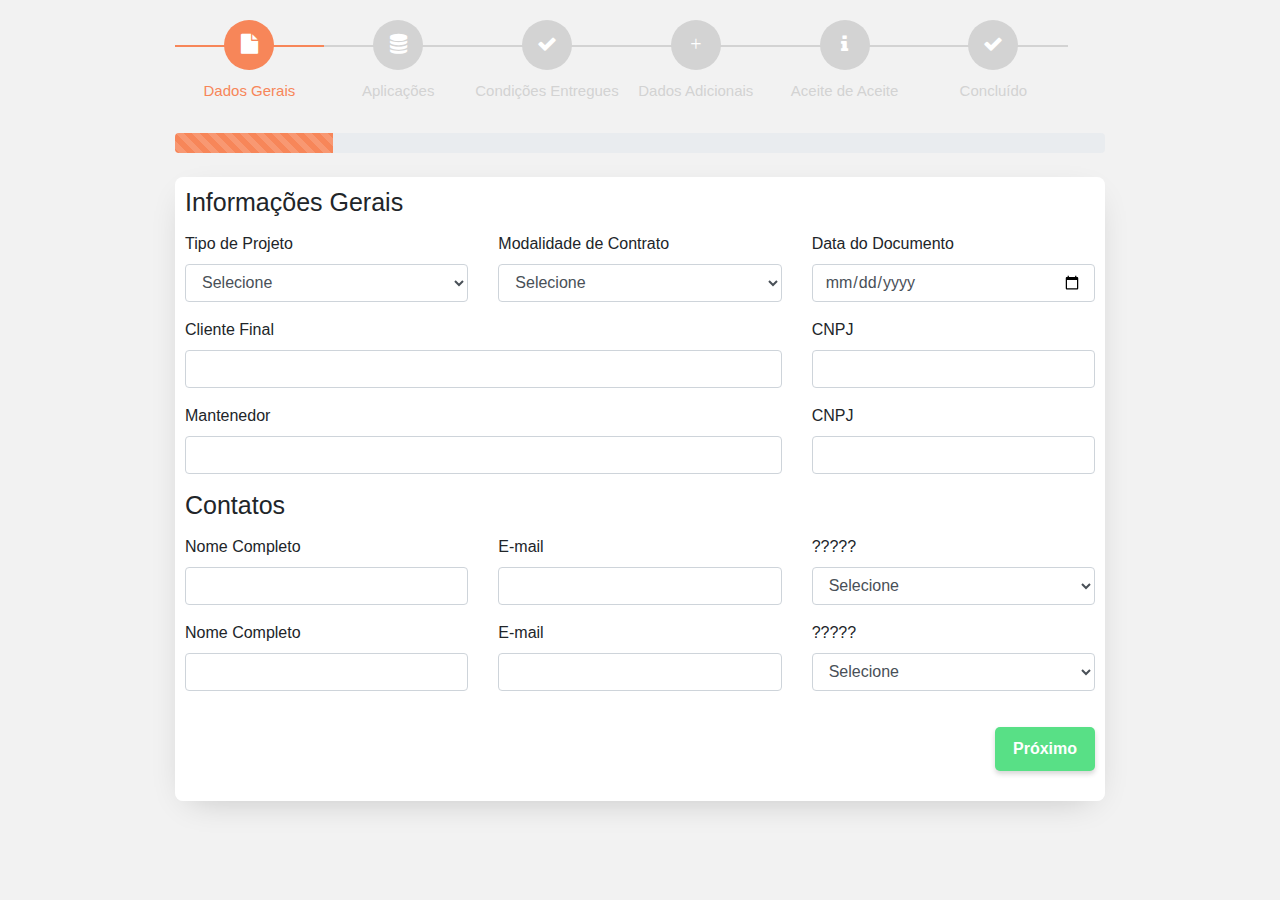
==== index.html @ 42f2f98b "Add files" ====
<!doctype html>
<html>

<head>
    <meta charset='utf-8'>
    <meta name='viewport' content='width=device-width, initial-scale=1'>
    <title>Termo de Encerramento de Projeto - TEP</title>
    <link href='https://stackpath.bootstrapcdn.com/bootstrap/4.3.1/css/bootstrap.min.css' rel='stylesheet'>
    <link href='https://cdnjs.cloudflare.com/ajax/libs/font-awesome/4.0.3/css/font-awesome.css' rel='stylesheet'>
    <script type='text/javascript' src='https://cdnjs.cloudflare.com/ajax/libs/jquery/3.2.1/jquery.min.js'></script>
    <link href="assets\css\tep.css" rel="stylesheet">
</head>

<body className='snippet-body'>
    <div class="container-fluid">
        <div class="row justify-content-center">
            <div class="col-11 col-md-9">
                <div class="">
                    <form id="msform">
                        <!-- progressbar -->
                        <ul id="progressbar">
                            <li class="active" id="dadosGerais"><strong>Dados Gerais</strong></li>
                            <li id="aplicacoes"><strong>Aplicações</strong></li>
                            <li id="condicoesEntrega"><strong>Condições Entregues</strong></li>
                            <li id="dadosAdicionais"><strong>Dados Adicionais</strong></li>
                            <li id="termosAceite"><strong>Aceite de Aceite</strong></li>
                            <li id="confirmacao"><strong>Concluído</strong></li>
                        </ul>
                        <div class="progress">
                            <div class="progress-bar progress-bar-striped progress-bar-animated" role="progressbar"
                                aria-valuemin="0" aria-valuemax="100"></div>
                        </div>
                        <br>
                        <!-- fieldsets -->
                        <fieldset>
                            <div class="form-card">
                                <div class="row">
                                    <div class="col-7">
                                        <h2 class="fs-title">Informações Gerais</h2>
                                    </div>
                                </div>
                                <div class="row">
                                    <div class="col-md-4">
                                        <div class="form-group">
                                            <label for="projeto">Tipo de Projeto</label><br>
                                            <select name="projeto" class="form-control form-checklist" required>
                                                <option value="">Selecione</option>
                                                <option value="s">Instalação</option>
                                                <option value="n">Reinstalação</option>
                                                <option value="n">Migração de Banco de Dados</option>
                                            </select>
                                        </div>
                                    </div>
                                    <div class="col-md-4">
                                        <div class="form-group">
                                            <label for="contrato">Modalidade de Contrato</label><br>
                                            <select name="modalidade" class="form-control form-checklist" required>
                                                <option value="">Selecione</option>
                                                <option value="Basico">Básico</option>
                                                <option value="Monitoramento">Monitoramento</option>
                                                <option value="Coorporativo">Coorporativo</option>
                                            </select>
                                        </div>
                                    </div>
                                    <div class="col-md-4">
                                        <div class="form-group">
                                            <label for="dtDocumento">Data do Documento</label><br>
                                            <input id="" name="dtDocumento" type="date"
                                                class="form-control form-checklist" required>
                                        </div>
                                    </div>
                                </div>
                                <div class="row">
                                    <div class="col-md-8">
                                        <div class="form-group">
                                            <label for="cliente">Cliente Final</label><br>
                                            <input id="" name="cliente" type="text" class="form-control form-checklist"
                                                required>
                                        </div>
                                    </div>
                                    <div class="col-md-4">
                                        <div class="form-group">
                                            <label for="cnpjCliente">CNPJ</label><br>
                                            <input id="" name="cnpjCliente" type="text"
                                                class="form-control form-checklist" required>
                                        </div>
                                    </div>
                                </div>
                                <div class="row">
                                    <div class="col-md-8">
                                        <div class="form-group">
                                            <label for="mantenedor">Mantenedor</label><br>
                                            <input id="" name="mantenedor" type="text"
                                                class="form-control form-checklist" required>
                                        </div>
                                    </div>

                                    <div class="col-md-4">
                                        <div class="form-group">
                                            <label for="cnpjMantenedor">CNPJ</label><br>
                                            <input id="" name="cnpjMantenedor" type="text"
                                                class="form-control form-checklist" required>
                                        </div>
                                    </div>
                                </div>
                                <div class="row">
                                    <div class="col-7">
                                        <h2 class="fs-title">Contatos</h2>
                                    </div>
                                </div>
                                <div class="row">
                                    <div class="col-md-4">
                                        <div class="form-group">
                                            <label for="contato_1">Nome Completo</label><br>
                                            <input id="" name="contato_1" type="text"
                                                class="form-control form-checklist" required>
                                        </div>
                                    </div>
                                    <div class="col-md-4">
                                        <div class="form-group">
                                            <label for="email_1">E-mail</label><br>
                                            <input id="" name="email_1" type="text" class="form-control form-checklist"
                                                required>
                                        </div>
                                    </div>
                                    <div class="col-md-4">
                                        <div class="form-group">
                                            <label for="">?????</label><br>
                                            <select name="" class="form-control form-checklist" required>
                                                <option value="">Selecione</option>
                                                <option value="Cliente">Cliente Final</option>
                                                <option value="Mantenedor">Mantenedor</option>
                                            </select>
                                        </div>
                                    </div>
                                </div>
                                <div class="row">
                                    <div class="col-md-4">
                                        <div class="form-group">
                                            <label for="contato_2">Nome Completo</label><br>
                                            <input id="" name="contato_2" type="text"
                                                class="form-control form-checklist" required>
                                        </div>
                                    </div>
                                    <div class="col-md-4">
                                        <div class="form-group">
                                            <label for="email_2">E-mail</label><br>
                                            <input id="" name="email_2" type="text" class="form-control form-checklist"
                                                required>
                                        </div>
                                    </div>
                                    <div class="col-md-4">
                                        <div class="form-group">
                                            <label for="">?????</label><br>
                                            <select name="" class="form-control form-checklist" required>
                                                <option value="">Selecione</option>
                                                <option value="Cliente">Cliente Final</option>
                                                <option value="Mantenedor">Mantenedor</option>
                                            </select>
                                        </div>
                                    </div>
                                </div>
                            </div>
                            <input type="button" name="next" class="next action-button" value="Próximo" />
                        </fieldset>
                        <fieldset>
                            <div class="form-card">
                                <div class="row">
                                    <div class="col-7">
                                        <h2 class="fs-title">Aplicações</h2>
                                    </div>
                                </div>
                                <div class="row">
                                    <div class="col-md-6">
                                        <div class="form-group">
                                            <label for="dtInstalacao">Data da Instalação</label><br>
                                            <input id="" name="dtInstalacao" type="date"
                                                class="form-control form-checklist" required>
                                        </div>
                                    </div>
                                    <div class="col-md-3">
                                        <div class="form-group">
                                            <div class="form-group">
                                                <label for="versaoDesktop">Versão Desktop</label><br>
                                                <input id="" name="versaoDesktop" type="text"
                                                    class="form-control form-checklist" required>
                                            </div>
                                        </div>
                                    </div>
                                    <div class="col-md-3">
                                        <div class="form-group">
                                            <div class="form-group">
                                                <label for="versaoWeb">Versão Web</label><br>
                                                <input id="" name="versaoWeb" type="text"
                                                    class="form-control form-checklist" required>
                                            </div>
                                        </div>
                                    </div>
                                </div>
                                <div class="row">
                                    <div class="col-md-6">
                                        <div class="form-group">
                                            <label for="softwareTarifacao">Software de Tarifação</label><br>
                                            <select name="softwareTarifacao" class="form-control form-checklist"
                                                required>
                                                <option value="">Selecione</option>
                                                <option value="Monitor">SOMA Monitor</option>
                                                <option value="Processador">SOMA Processador</option>
                                            </select>
                                        </div>
                                    </div>
                                    <div class="col-md-3">
                                        <div class="form-group">
                                            <label for="versaoTarifacao">Versão</label><br>
                                            <input id="" name="versaoTarifacao" type="text"
                                                class="form-control form-checklist" required>
                                        </div>
                                    </div>
                                    <div class="col-md-3">
                                        <div class="form-group">
                                            <label for="estrutura">Estrutura</label><br>
                                            <select name="estrutura" class="form-control form-checklist" required>
                                                <option value="">Selecione</option>
                                                <option value="32">x32</option>
                                                <option value="64">x64</option>
                                            </select>
                                        </div>
                                    </div>
                                </div>
                                <div class="row">
                                    <div class="col-md-6">
                                        <div class="form-group">
                                            <label for="coletaFTP">Coleta FTP</label><br>
                                            <select name="coletaFTP" class="form-control form-checklist" required>
                                                <option value="">Selecione</option>
                                                <option value="NA">N/A</option>
                                                <option value="Manager">SOMA Manager</option>
                                                <option value="Processador">SOMA Processador</option>
                                                <option value="ServiceCloud">Service Cloud</option>
                                            </select>
                                        </div>
                                    </div>
                                    <div class="col-md-3">
                                        <div class="form-group">
                                            <label for="versaoFTP">Versão</label><br>
                                            <input id="" name="versaoFTP" type="text"
                                                class="form-control form-checklist" required>
                                        </div>
                                    </div>
                                    <div class="col-md-3">
                                        <div class="form-group">
                                            <label for="relAutomatico">Relatório Automático</label><br>
                                            <select name="relAutomatico" class="form-control form-checklist" required>
                                                <option value="">Selecione</option>
                                                <option value="Sim">Sim</option>
                                                <option value="Nao">Não</option>
                                            </select>
                                        </div>
                                    </div>
                                </div>
                                <div class="row">
                                    <div class="col-md-3">
                                        <div class="form-group">
                                            <label for="appTerceiros">Aplicações de Terceiros</label><br>
                                            <select name="appTerceiros" class="form-control form-checklist" required>
                                                <option value="">Selecione</option>
                                                <option value="ODBC">MYSQL ODBC</option>
                                                <option value="Driver">OHL Driver</option>
                                            </select>
                                        </div>
                                    </div>
                                    <div class="col-md-3">
                                        <div class="form-group">
                                            <label for="versaoAppTerceiros">Versão</label><br>
                                            <input id="" name="versaoAppTerceiros" type="text"
                                                class="form-control form-checklist" required>
                                        </div>
                                    </div>
                                    <div class="col-md-6">
                                        <div class="form-group">
                                            <label for="rotinas">Rotinas Específicas</label><br>
                                            <div class="form-check form-check-inline">
                                                <input class="form-check-input" type="checkbox" id=""
                                                    value="agendadorTarefas">
                                                <label class="form-check-label" for="agendadorTarefas">Agendador de
                                                    Tarefas</label>
                                            </div>
                                            <div class="form-check form-check-inline">
                                                <input class="form-check-input" type="checkbox" id="" value="scriptsBD">
                                                <label class="form-check-label" for="scriptsBD">Scripts de Banco de
                                                    Dados</label>
                                            </div>
                                            <div class="form-check form-check-inline">
                                                <input class="form-check-input" type="checkbox" id=""
                                                    value="scriptsBAT">
                                                <label class="form-check-label" for="scriptsBAT">.BAT</label>
                                            </div>
                                        </div>
                                    </div>
                                </div>
                                <div class="row">
                                    <div class="col-md-12">
                                        <div class="form-group">
                                            <label for="dadosAdicionais">Dados Adicionais</label>
                                            <textarea class="form-control" id="" rows="3"></textarea>
                                        </div>
                                    </div>
                                </div>
                            </div>
                            <input type="button" name="next" class="next action-button" value="Próximo" />
                            <input type="button" name="previous" class="previous action-button-previous"
                                value="Anterior" />
                        </fieldset>
                        <fieldset>
                            <div class="form-card">
                                <div class="row">
                                    <div class="col-7">
                                        <h2 class="fs-title">Condições Entregue</h2>
                                    </div>
                                </div>
                                <div class="row">
                                    <div class="col-md-3">
                                        <div class="form-group">
                                            <label for="tipoComunicacao">Tipo de Comunicação</label><br>
                                            <select name="tipoComunicacao" class="form-control form-checklist" required>
                                                <option value="">Selecione</option>
                                                <option value="FTP">FTP</option>
                                                <option value="Serial">PORTA SERIAL</option>
                                                <option value="TCP_IP">TCP/IP</option>
                                                <option value="TCP_Server">TCP/Server</option>
                                                <option value="XML">XML</option>
                                            </select>
                                        </div>
                                    </div>
                                    <div class="col-md-3">
                                        <div class="form-group">
                                            <label for="database">Banco de Dados</label><br>
                                            <select name="database" class="form-control form-checklist" required>
                                                <option value="">Selecione</option>
                                                <option value="PostgreSQL">PostgreSQL 14</option>
                                                <option value="Firebird">Firebird 2.5</option>
                                                <option value="Oracle">Oracle</option>
                                            </select>
                                        </div>
                                    </div>
                                    <div class="col-md-3">
                                        <div class="form-group">
                                            <label for="qtdRamal">Quantidade de Ramais</label><br>
                                            <input id="" name="qtdRamal" type="text" class="form-control form-checklist"
                                                required>
                                        </div>
                                    </div>
                                    <div class="col-md-3">
                                        <div class="form-group">
                                            <label for="fluxoLigacao">Fluxo de Ligação Mensal</label><br>
                                            <input id="" name="fluxoLigacao" type="text"
                                                class="form-control form-checklist" required>
                                        </div>
                                    </div>
                                </div>
                                <div class="row">
                                    <div class="col-md-6">
                                        <div class="form-group">
                                            <label for="dadosComunicacao">Dados de Comunicação com a Central</label>
                                            <textarea class="form-control" id="" rows="3"></textarea>
                                        </div>
                                    </div>
                                    <div class="col-md-6">
                                        <div class="form-group">
                                            <label for="dadosCadastrais">Dados Importados/Cadastros</label>
                                            <textarea class="form-control" id="" rows="3"></textarea>
                                        </div>
                                    </div>
                                </div>
                                <div class="row">
                                    <div class="col-8">
                                        <label for="especificacoesServidor">Especificações do Servidor</label><br>
                                        <input type="file" id="" name="especificacoesServidor" multiple><br><br>
                                    </div>
                                </div>
                                <div class="row">
                                    <div class="col-7">
                                        <h2 class="fs-title">Rotina de Backup</h2>
                                    </div>
                                </div>
                                <div class="row">
                                    <div class="col-md-6">
                                        <div class="form-group">
                                            <label for="localArmazenamento">Local de Armazenamento</label><br>
                                            <input id="" name="localArmazenamento" type="text"
                                                class="form-control form-checklist" required>
                                        </div>
                                    </div>
                                    <div class="col-md-3">
                                        <div class="form-group">
                                            <label for="horarioAgendamento">Horário de Agendamento</label><br>
                                            <input id="" name="horarioAgendamento" type="time"
                                                class="form-control form-checklist" required>
                                        </div>
                                    </div>
                                    <div class="col-md-3">
                                        <div class="form-group">
                                            <label for="aplicacaoBackup">Aplicação Responsável</label><br>
                                            <select name="aplicacaoBackup" class="form-control form-checklist" required>
                                                <option value="">Selecione</option>
                                                <option value="Agendador">Agendador de Tarefas</option>
                                                <option value="Cobian">Cobian Backup</option>
                                            </select>
                                        </div>
                                    </div>
                                </div>
                            </div>
                            <input type="button" name="next" class="next action-button" value="Próximo" />
                            <input type="button" name="previous" class="previous action-button-previous"
                                value="Anterior" />
                        </fieldset>

                        <fieldset>
                            <div class="form-card">
                                <div class="row">
                                    <div class="col-7">
                                        <h2 class="fs-title">Dados Adicionais</h2>
                                    </div>
                                </div>
                                <div class="row">
                                    <div class="col-6">
                                        <label for="layoutSaida">Layout de Saída</label><br>
                                        <input type="file" id="" name="layoutSaida" multiple><br><br>
                                    </div>
                                    <div class="col-6">
                                        <label for="layoutEntrada">Layout de Entrada</label><br>
                                        <input type="file" id="" name="layoutEntrada" multiple><br><br>
                                    </div>
                                </div>
                                <div class="row">
                                    <div class="col-md-12">
                                        <div class="form-group">
                                            <label for="descricaoEstrutura">Descrição da Estrutura Implantada</label>
                                            <textarea class="form-control" id="descricaoEstrutura" rows="3"></textarea>
                                        </div>
                                    </div>
                                </div>
                                <div class="row">
                                    <div class="col-md-12">
                                        <div class="form-group">
                                            <label for="responsabilidadeCliente">Obrigações e Responsabilidades do
                                                Cliente</label>
                                            <textarea class="form-control" id="responsabilidadeCliente"
                                                rows="3"></textarea>
                                        </div>
                                    </div>
                                </div>
                                <div class="row">
                                    <div class="col-7">
                                        <h2 class="fs-title">Treinamento</h2>
                                    </div>
                                </div>
                                <div class="row">
                                    <div class="col-md-4">
                                        <div class="form-group">
                                            <label for="dtTreinamento">Data</label><br>
                                            <input id="" name="dtTreinamento" type="date"
                                                class="form-control form-checklist" required>
                                        </div>
                                    </div>
                                    <div class="col-md-8">
                                        <div class="form-group">
                                            <label for="aplicacoesTreinamento">Aplicações</label><br>
                                            <div class="form-check form-check-inline">
                                                <input class="form-check-input" type="checkbox" id=""
                                                    value="somaDesktop">
                                                <label class="form-check-label" for="somaDesktop">SOMA Tarifador
                                                    Desktop</label>
                                            </div>
                                            <div class="form-check form-check-inline">
                                                <input class="form-check-input" type="checkbox" id="" value="somaWeb">
                                                <label class="form-check-label" for="somaWeb">SOMA Tarifador Web</label>
                                            </div>
                                            <div class="form-check form-check-inline">
                                                <input class="form-check-input" type="checkbox" id=""
                                                    value="somaManager">
                                                <label class="form-check-label" for="somaManager">SOMA Manager</label>
                                            </div>
                                        </div>
                                    </div>
                                </div>
                                <div class="row">
                                    <div class="col-md-12">
                                        <div class="form-group">
                                            <label for="obsTreinamento">Observações</label>
                                            <textarea class="form-control" id="obsTreinamento" rows="3"></textarea>
                                        </div>
                                    </div>
                                </div>
                            </div>
                            <input type="button" name="next" class="next action-button" value="Próximo" />
                            <input type="button" name="previous" class="previous action-button-previous"
                                value="Anterior" />
                        </fieldset>

                        <fieldset>
                            <div class="form-card">
                                <div class="row">
                                    <div class="col-7">
                                        <h2 class="fs-title">Responsabilidade sobre o Backup</h2>
                                    </div>
                                </div>
                                <div class="row">
                                    <div class="col-12">
                                        <p>1 - É de inteira responsabilidade do CLIENTE e/ou MANTENEDOR realizar,
                                            ajustar, acompanhar e manter o backup do SOMA Tarifador em dia, bem como
                                            realizar o backup antes de efetuar qualquer tipo de manutenção no sistema ou
                                            no dispositivo onde o mesmo está instalado;
                                            <br><br>2 - A SOMA Soluções não realiza e não armazena, em hipótese alguma,
                                            qualquer tipo de backup em sua estrutura, salvo se houver contrato
                                            específico para esta finalidade formalizado entre as partes. Se houver
                                            necessidade de armazenar o backup dos dados por algum período na estrutura
                                            da SOMA Soluções, o cliente será notificado e deverá autorizar formalmente,
                                            de acordo com os termosAceite da LGPD.
                                            <br><br>3 – A SOMA Soluções não tem responsabilidade pelo uso de softwares
                                            de terceiros, mesmo que estes tenham algum relacionamento com o SOMA
                                            Tarifador, tais como: softwares para gestão de backup, conexões remotas
                                            dentre outros.
                                        </p>
                                    </div>
                                </div>
                                <div class="row">
                                    <div class="col-7">
                                        <h2 class="fs-title">Termo de Aceite</h2>
                                    </div>
                                </div>
                                <div class="row">
                                    <div class="col-12">
                                        <p>Considerando as informações acima, as partes concordam que o projeto foi
                                            concluído com sucesso. Qualquer nova ocorrência, dúvida ou necessidade de
                                            alteração dúvida ou
                                            necessidade de alteração deverá ser comunicada à equipe de atendimento da
                                            SOMA Soluções, por qualquer dos canais abaixo:<br><br>

                                            E-mail: suportetarifador@somasolucoes.com<br>
                                            Telefone: (19) 3547-2050<br>
                                            WhatsApp: (19) 99601-7383<br>
                                        </p>
                                    </div>
                                </div>
                            </div>

                            <input type="button" name="next" class="next action-button" value="Cadastrar" />
                            <input type="button" name="previous" class="previous action-button-previous"
                                value="Anterior" />
                        </fieldset>


                        <fieldset>
                            <div class="form-card">
                                <h2 class="text-center"><strong>TEP cadastrado com sucesso!</strong></h2>
                                <br>
                                <div class="row justify-content-center">
                                    <div class="col-3">
                                        <img src="assets\img\tep-envio.png" class="fit-image">
                                    </div>
                                </div>
                                <br>
                                <div class="row justify-content-center">
                                    <div class="col-7 text-center">
                                        <h5 class="text-center">Deseja enviar a documentação por e-mail?</h5>
                                        <input type="button" name="next" class="btn-enviar" value="Enviar agora" />
                                        <input type="button" name="next" class="btn-sair" value="Sair" />
                                    </div>
                                </div>
                            </div>
                        </fieldset>

                    </form>
                </div>
            </div>
        </div>
    </div>

    <script type='text/javascript'
        src='https://stackpath.bootstrapcdn.com/bootstrap/4.3.1/js/bootstrap.bundle.min.js'></script>
    <script type='text/javascript' src='assets\js\tep.js'></script>

</body>

</html>
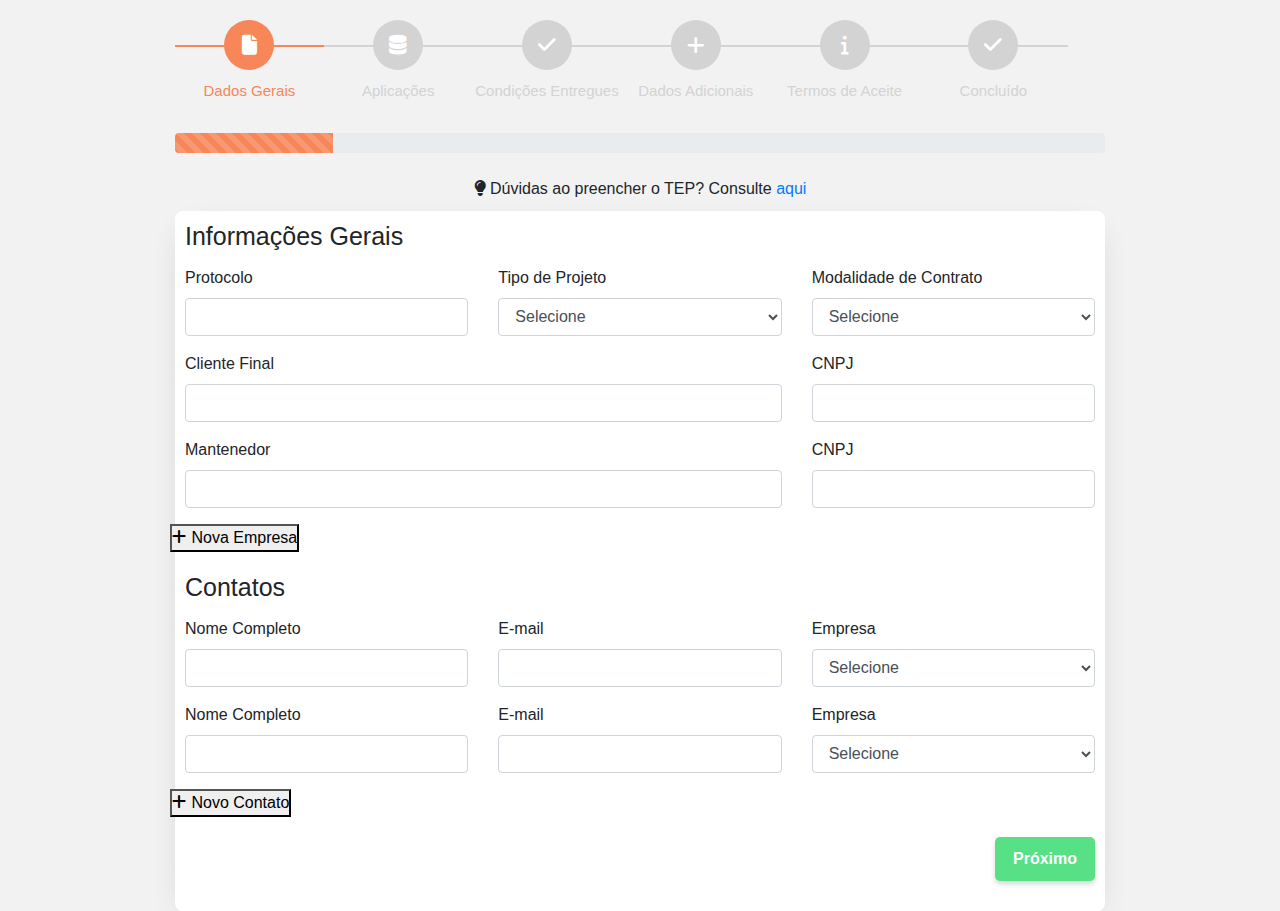
==== commit 9039ffaf: "Update index.html" ====
--- a/index.html
+++ b/index.html
@@ -6,9 +6,10 @@
     <meta name='viewport' content='width=device-width, initial-scale=1'>
     <title>Termo de Encerramento de Projeto - TEP</title>
     <link href='https://stackpath.bootstrapcdn.com/bootstrap/4.3.1/css/bootstrap.min.css' rel='stylesheet'>
-    <link href='https://cdnjs.cloudflare.com/ajax/libs/font-awesome/4.0.3/css/font-awesome.css' rel='stylesheet'>
+    <link href='https://cdnjs.cloudflare.com/ajax/libs/font-awesome/6.2.0/css/all.min.css' rel='stylesheet'>
     <script type='text/javascript' src='https://cdnjs.cloudflare.com/ajax/libs/jquery/3.2.1/jquery.min.js'></script>
     <link href="assets\css\tep.css" rel="stylesheet">
+
 </head>
 
 <body className='snippet-body'>
@@ -23,7 +24,7 @@
                             <li id="aplicacoes"><strong>Aplicações</strong></li>
                             <li id="condicoesEntrega"><strong>Condições Entregues</strong></li>
                             <li id="dadosAdicionais"><strong>Dados Adicionais</strong></li>
-                            <li id="termosAceite"><strong>Aceite de Aceite</strong></li>
+                            <li id="termosAceite"><strong>Termos de Aceite</strong></li>
                             <li id="confirmacao"><strong>Concluído</strong></li>
                         </ul>
                         <div class="progress">
@@ -31,6 +32,12 @@
                                 aria-valuemin="0" aria-valuemax="100"></div>
                         </div>
                         <br>
+                        <div class="row" style="margin-bottom:10px;">
+                            <div class="col-12">
+                                <i class="fa-solid fa-lightbulb"></i> Dúvidas ao preencher o TEP? Consulte <a
+                                    href="ajuda.html" target=" _blank">aqui</a>
+                            </div>
+                        </div>
                         <!-- fieldsets -->
                         <fieldset>
                             <div class="form-card">
@@ -42,12 +49,20 @@
                                 <div class="row">
                                     <div class="col-md-4">
                                         <div class="form-group">
+                                            <label for="protocolo">Protocolo</label><br>
+                                            <input id="" name="nrProtocolo" type="text"
+                                                class="form-control form-checklist" required>
+                                        </div>
+                                    </div>
+                                    <div class="col-md-4">
+                                        <div class="form-group">
                                             <label for="projeto">Tipo de Projeto</label><br>
                                             <select name="projeto" class="form-control form-checklist" required>
                                                 <option value="">Selecione</option>
-                                                <option value="s">Instalação</option>
-                                                <option value="n">Reinstalação</option>
-                                                <option value="n">Migração de Banco de Dados</option>
+                                                <option value="Implantacao">Implantação</option>
+                                                <option value="Reinstalacao">Reinstalação</option>
+                                                <option value="Migracao">Migração de Banco de Dados/Servidor</option>
+                                                <option value="Suporte">Suporte Básico</option>
                                             </select>
                                         </div>
                                     </div>
@@ -59,14 +74,8 @@
                                                 <option value="Basico">Básico</option>
                                                 <option value="Monitoramento">Monitoramento</option>
                                                 <option value="Coorporativo">Coorporativo</option>
-                                            </select>
-                                        </div>
-                                    </div>
-                                    <div class="col-md-4">
-                                        <div class="form-group">
-                                            <label for="dtDocumento">Data do Documento</label><br>
-                                            <input id="" name="dtDocumento" type="date"
-                                                class="form-control form-checklist" required>
+                                                <option value="SemContrato">Sem Contrato</option>
+                                            </select>
                                         </div>
                                     </div>
                                 </div>
@@ -91,7 +100,7 @@
                                         <div class="form-group">
                                             <label for="mantenedor">Mantenedor</label><br>
                                             <input id="" name="mantenedor" type="text"
-                                                class="form-control form-checklist" required>
+                                                class="form-control form-checklist">
                                         </div>
                                     </div>
 
@@ -99,11 +108,14 @@
                                         <div class="form-group">
                                             <label for="cnpjMantenedor">CNPJ</label><br>
                                             <input id="" name="cnpjMantenedor" type="text"
-                                                class="form-control form-checklist" required>
-                                        </div>
-                                    </div>
-                                </div>
-                                <div class="row">
+                                                class="form-control form-checklist">
+                                        </div>
+                                    </div>
+                                    <button class="add-btn">
+                                        <i class="fa fa-plus"></i> Nova Empresa
+                                    </button>
+                                </div>
+                                <div class="row" style="margin-top:20px">
                                     <div class="col-7">
                                         <h2 class="fs-title">Contatos</h2>
                                     </div>
@@ -125,11 +137,12 @@
                                     </div>
                                     <div class="col-md-4">
                                         <div class="form-group">
-                                            <label for="">?????</label><br>
+                                            <label for="">Empresa</label><br>
                                             <select name="" class="form-control form-checklist" required>
                                                 <option value="">Selecione</option>
                                                 <option value="Cliente">Cliente Final</option>
                                                 <option value="Mantenedor">Mantenedor</option>
+                                                <option value="Mantenedor">Outros</option>
                                             </select>
                                         </div>
                                     </div>
@@ -151,14 +164,18 @@
                                     </div>
                                     <div class="col-md-4">
                                         <div class="form-group">
-                                            <label for="">?????</label><br>
+                                            <label for="">Empresa</label><br>
                                             <select name="" class="form-control form-checklist" required>
                                                 <option value="">Selecione</option>
                                                 <option value="Cliente">Cliente Final</option>
                                                 <option value="Mantenedor">Mantenedor</option>
-                                            </select>
-                                        </div>
-                                    </div>
+                                                <option value="Mantenedor">Outros</option>
+                                            </select>
+                                        </div>
+                                    </div>
+                                    <button class="add-btn">
+                                        <i class="fa fa-plus"></i> Novo Contato
+                                    </button>
                                 </div>
                             </div>
                             <input type="button" name="next" class="next action-button" value="Próximo" />
@@ -173,7 +190,7 @@
                                 <div class="row">
                                     <div class="col-md-6">
                                         <div class="form-group">
-                                            <label for="dtInstalacao">Data da Instalação</label><br>
+                                            <label for="dtInstalacao">Data de Inicio do Projeto</label><br>
                                             <input id="" name="dtInstalacao" type="date"
                                                 class="form-control form-checklist" required>
                                         </div>
@@ -415,7 +432,7 @@
                                 value="Anterior" />
                         </fieldset>
 
-                        <fieldset>
+                        <fieldset id="dadosAdicionais">
                             <div class="form-card">
                                 <div class="row">
                                     <div class="col-7">
@@ -516,7 +533,7 @@
                                             específico para esta finalidade formalizado entre as partes. Se houver
                                             necessidade de armazenar o backup dos dados por algum período na estrutura
                                             da SOMA Soluções, o cliente será notificado e deverá autorizar formalmente,
-                                            de acordo com os termosAceite da LGPD.
+                                            de acordo com os termos de aceite da LGPD.
                                             <br><br>3 – A SOMA Soluções não tem responsabilidade pelo uso de softwares
                                             de terceiros, mesmo que estes tenham algum relacionamento com o SOMA
                                             Tarifador, tais como: softwares para gestão de backup, conexões remotas
@@ -583,4 +600,4 @@
 
 </body>
 
-</html>+</html>
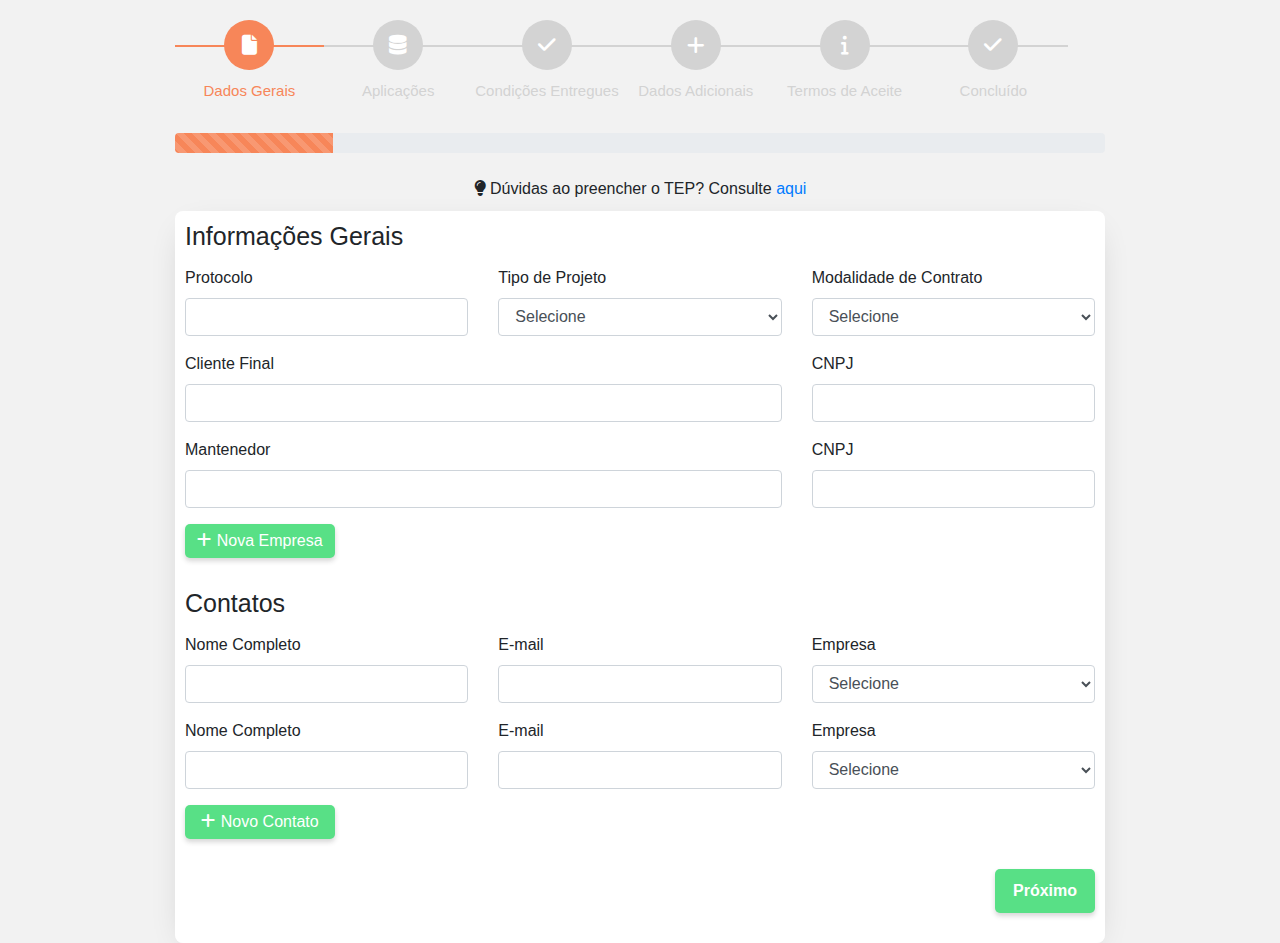
==== commit 3ae9318a: "Update index.html" ====
--- a/index.html
+++ b/index.html
@@ -35,7 +35,7 @@
                         <div class="row" style="margin-bottom:10px;">
                             <div class="col-12">
                                 <i class="fa-solid fa-lightbulb"></i> Dúvidas ao preencher o TEP? Consulte <a
-                                    href="ajuda.html" target=" _blank">aqui</a>
+                                    href="ajuda.html" target="_blank" class="info">aqui</a>
                             </div>
                         </div>
                         <!-- fieldsets -->
@@ -475,7 +475,7 @@
                                 <div class="row">
                                     <div class="col-md-4">
                                         <div class="form-group">
-                                            <label for="dtTreinamento">Data</label><br>
+                                            <label for="dtTreinamento">Data do Treinamento</label><br>
                                             <input id="" name="dtTreinamento" type="date"
                                                 class="form-control form-checklist" required>
                                         </div>
@@ -525,18 +525,29 @@
                                 <div class="row">
                                     <div class="col-12">
                                         <p>1 - É de inteira responsabilidade do CLIENTE e/ou MANTENEDOR realizar,
-                                            ajustar, acompanhar e manter o backup do SOMA Tarifador em dia, bem como
-                                            realizar o backup antes de efetuar qualquer tipo de manutenção no sistema ou
-                                            no dispositivo onde o mesmo está instalado;
-                                            <br><br>2 - A SOMA Soluções não realiza e não armazena, em hipótese alguma,
-                                            qualquer tipo de backup em sua estrutura, salvo se houver contrato
-                                            específico para esta finalidade formalizado entre as partes. Se houver
-                                            necessidade de armazenar o backup dos dados por algum período na estrutura
-                                            da SOMA Soluções, o cliente será notificado e deverá autorizar formalmente,
-                                            de acordo com os termos de aceite da LGPD.
+                                            ajustar,
+                                            acompanhar e manter o backup do SOMA Tarifador em dia, bem como realizar o
+                                            backup
+                                            antes de efetuar qualquer tipo de manutenção no sistema ou no dispositivo
+                                            onde o
+                                            mesmo está instalado;
+                                            <br><br>2 - A SOMA Soluções realiza e armazena backup dos clientes em sua
+                                            estrutura
+                                            tão somente quando esse procedimento for necessário para a realização dos
+                                            serviços
+                                            de atendimento e suporte, e, nessa hipótese, os dados são mantidos somente
+                                            pelo tempo
+                                            necessário para a conclusão do trabalho, sendo excluídos em caráter
+                                            definitivo em até
+                                            05 dias úteis. O procedimento segue as normas da LGPD.
+                                            Em caso de dúvidas, leia nossa Política de Privacidade:
+                                            <a href="https://somasolucoes.com/politica-de-privacidade/" class="info">
+                                                https://somasolucoes.com/politica-de-privacidade/</a>
                                             <br><br>3 – A SOMA Soluções não tem responsabilidade pelo uso de softwares
-                                            de terceiros, mesmo que estes tenham algum relacionamento com o SOMA
-                                            Tarifador, tais como: softwares para gestão de backup, conexões remotas
+                                            de terceiros,
+                                            mesmo que estes tenham algum relacionamento com o SOMA Tarifador, tais como:
+                                            softwares
+                                            para gestão de backup, conexões remotas, serviços do Sistema Operacional,
                                             dentre outros.
                                         </p>
                                     </div>
@@ -549,10 +560,14 @@
                                 <div class="row">
                                     <div class="col-12">
                                         <p>Considerando as informações acima, as partes concordam que o projeto foi
-                                            concluído com sucesso. Qualquer nova ocorrência, dúvida ou necessidade de
-                                            alteração dúvida ou
-                                            necessidade de alteração deverá ser comunicada à equipe de atendimento da
-                                            SOMA Soluções, por qualquer dos canais abaixo:<br><br>
+                                            concluído com sucesso,
+                                            com garantia de 30 dias corridos a partir da data de emissão deste
+                                            documento, desde que o
+                                            chamado em garantia possua relação com os trabalhos realizados neste
+                                            projeto.<br><br>
+                                            Qualquer nova ocorrência, dúvida ou necessidade de alteração deverá ser
+                                            comunicada à equipe
+                                            de atendimento da SOMA Soluções, por qualquer dos canais abaixo:<br><br>
 
                                             E-mail: suportetarifador@somasolucoes.com<br>
                                             Telefone: (19) 3547-2050<br>
@@ -599,5 +614,4 @@
     <script type='text/javascript' src='assets\js\tep.js'></script>
 
 </body>
-
 </html>
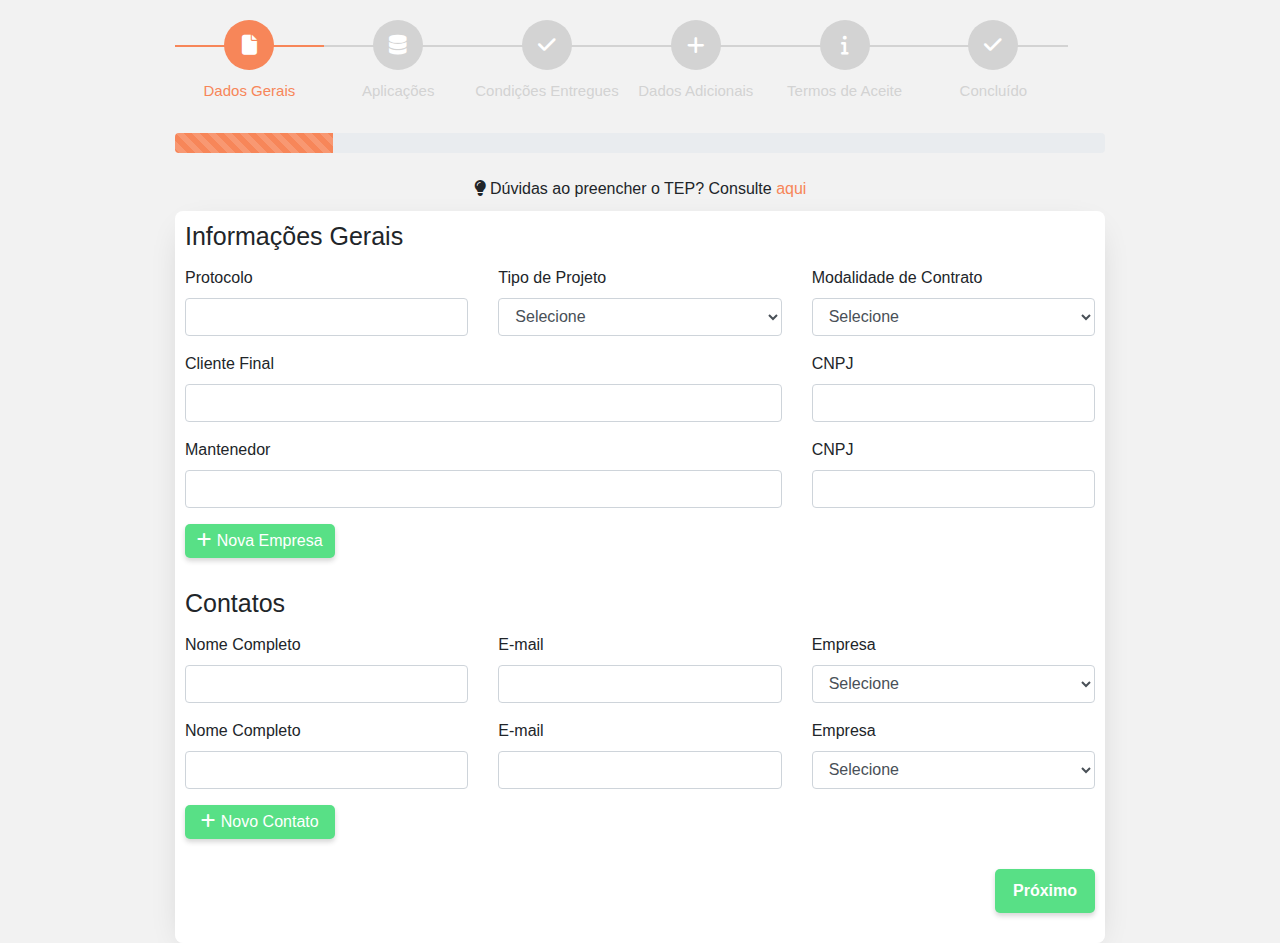
==== commit be142d8b: "Update index.html" ====
--- a/index.html
+++ b/index.html
@@ -401,10 +401,17 @@
                                     </div>
                                 </div>
                                 <div class="row">
-                                    <div class="col-md-6">
+                                    <div class="col-md-3">
                                         <div class="form-group">
                                             <label for="localArmazenamento">Local de Armazenamento</label><br>
                                             <input id="" name="localArmazenamento" type="text"
+                                                class="form-control form-checklist" required>
+                                        </div>
+                                    </div>
+                                    <div class="col-md-3">
+                                        <div class="form-group">
+                                            <label for="periodicidade">Periodicidade</label><br>
+                                            <input id="" name="periodicidade" type="text"
                                                 class="form-control form-checklist" required>
                                         </div>
                                     </div>
@@ -432,7 +439,7 @@
                                 value="Anterior" />
                         </fieldset>
 
-                        <fieldset id="dadosAdicionais">
+                        <fieldset>
                             <div class="form-card">
                                 <div class="row">
                                     <div class="col-7">
@@ -589,7 +596,8 @@
                                 <br>
                                 <div class="row justify-content-center">
                                     <div class="col-3">
-                                        <img src="assets\img\tep-envio.png" class="fit-image">
+                                        <img src="assets\img\tep-envio.png" class="fit-image"
+                                            alt="TEP enviado com sucesso!">
                                     </div>
                                 </div>
                                 <br>
@@ -614,4 +622,5 @@
     <script type='text/javascript' src='assets\js\tep.js'></script>
 
 </body>
+
 </html>
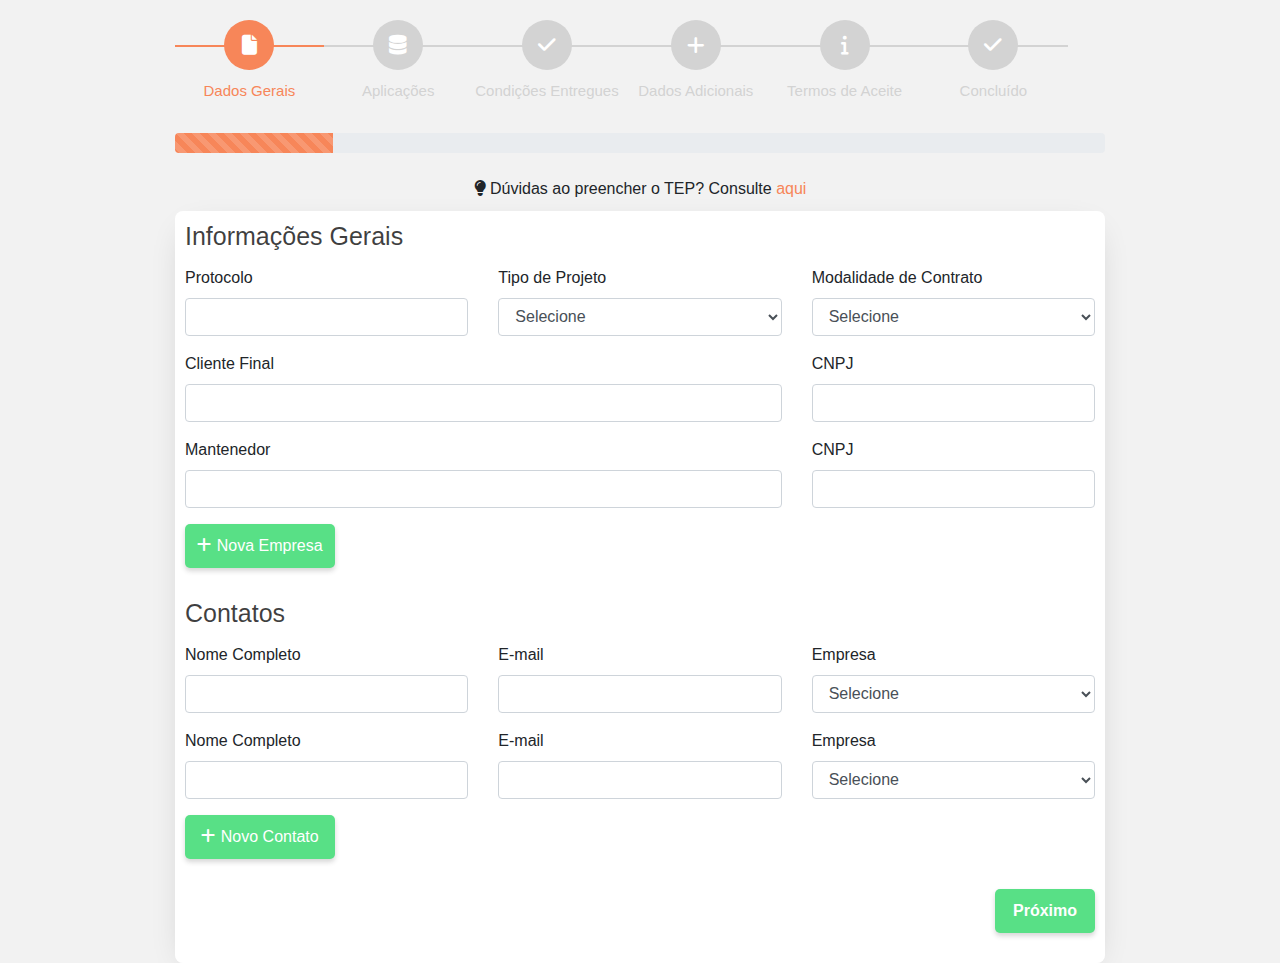
==== commit 2ce45fba: "Update index.html" ====
--- a/index.html
+++ b/index.html
@@ -1,5 +1,5 @@
 <!doctype html>
-<html>
+<html lang="pt-br">
 
 <head>
     <meta charset='utf-8'>
